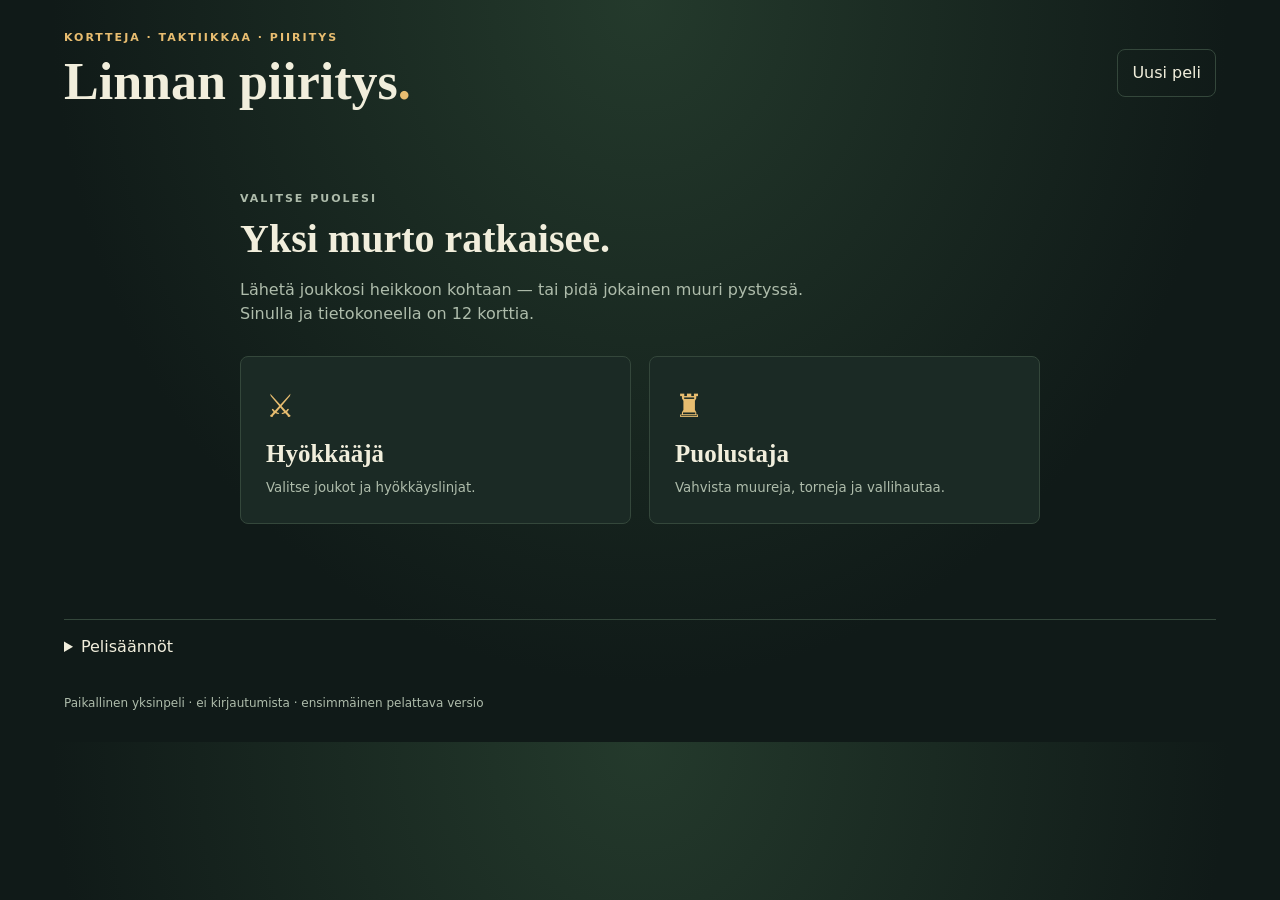
==== castle-siege/index.html @ 4e269428 "Require explicit tower targeting before siege combat" ====
<!doctype html>
<html lang="fi"><head><meta charset="utf-8"><meta name="viewport" content="width=device-width,initial-scale=1"><meta name="theme-color" content="#172723"><title>Linnan piiritys</title><link rel="stylesheet" href="style.css"><script defer src="engine.js"></script><script defer src="game.js"></script></head>
<body><main>
<header><div><p class="eyebrow">KORTTEJA · TAKTIIKKAA · PIIRITYS</p><h1>Linnan piiritys<span>.</span></h1></div><button id="new-game" class="quiet">Uusi peli</button></header>
<section id="start" class="welcome"><p class="eyebrow">VALITSE PUOLESI</p><h2>Yksi murto ratkaisee.</h2><p>Lähetä joukkosi heikkoon kohtaan — tai pidä jokainen muuri pystyssä. Sinulla ja tietokoneella on 12 korttia.</p><div class="roles"><button data-role="attack"><span>⚔</span><strong>Hyökkääjä</strong><small>Valitse joukot ja hyökkäyslinjat.</small></button><button data-role="defend"><span>♜</span><strong>Puolustaja</strong><small>Vahvista muureja, torneja ja vallihautaa.</small></button></div></section>
<section id="game" hidden>
<div class="status"><span id="role-label"></span><strong id="round"></strong><span id="counts"></span></div>
<div class="turn-flow" aria-label="Vuoron vaiheet"><span id="step-attack">1 · Hyökkääjä</span><span id="step-defend">2 · Puolustaja</span><span id="step-battle">3 · Taistelu</span></div><div id="incoming" aria-live="polite"></div>
<div id="result" role="status" hidden></div>
<div class="layout"><section class="field"><div class="field-head"><h2>Piirityskenttä</h2><span>Pohjoinen ↑</span></div><div class="board-wrap"><div id="board" aria-label="Linna ja hyökkäyslinjat"></div><svg id="orders-overlay" viewBox="0 0 900 900" aria-hidden="true"></svg></div><div id="defense-summary" aria-live="polite"></div><div class="legend"><span>♜ Kulmatorni</span><span>▥ Portti</span><span class="water">≈ Vallihauta</span><span class="troop">● Joukot</span></div><p class="hint">Valitse linja nuolesta tai muurista. Portti: etelä 3.</p></section>
<aside><p class="eyebrow" id="phase"></p><h2 id="selection"></h2><p id="target-info"></p><div class="target-controls"><label>Suunta<select id="side"><option value="N">Pohjoinen</option><option value="E">Itä</option><option value="S" selected>Etelä</option><option value="W">Länsi</option></select></label><label>Linja<select id="lane"><option>1</option><option>2</option><option selected>3</option><option>4</option><option>5</option></select></label></div><label id="corner-wrap" hidden>Kulmatorni<select id="corner"><option value="0">Luode</option><option value="4">Koillinen</option><option value="20">Lounas</option><option value="24">Kaakko</option></select></label><section id="defense-panel" hidden><h3>Tornien torjuntakohteet</h3><p class="hint">Yksi hyökkääjä / torni / vuoro. Valikossa vain näkyvissä olevat kohteet.</p><div id="assignments"></div></section><div id="hand" aria-label="Korttikätesi"></div><p id="help" aria-live="polite"></p><button id="play" class="primary">Pelaa kortti</button><button id="fallback" class="quiet" hidden>Käytä kortti: hätälinnoitus +1</button><button id="ai-response" class="primary" hidden>Näytä puolustajan vastaus</button><button id="confirm-defense" class="primary" hidden>Vahvista torjunta ja päätä puolustusvuoro</button><button id="resolve" class="primary" hidden>Ratkaise taisteluvaihe</button><div id="troops"></div></aside></div>
<details open class="journal"><summary>Taisteluloki</summary><ol id="log" aria-live="polite"></ol></details>
</section>
<details class="rules"><summary>Pelisäännöt</summary><div><p><strong>Voitto:</strong> hyökkääjä voittaa heti, kun yhden muurin tai portin kestävyys laskee nollaan. Puolustaja voittaa torjuttuaan kaikki joukot molempien pakkojen loputtua.</p><p><strong>Vuoro:</strong> hyökkääjä aloittaa aina ja ilmoittaa hyökkäyksen kortilla. Joukot eivät vielä liiku tai hyökkää. Puolustaja pelaa kortin ja valitsee jokaiselle tornille yhden hyökkääjän tai jättää tornin odottamaan. Vasta puolustusvuoron vahvistamisen jälkeen ratkaistaan taistelu: tornit ampuvat valittuja kohteita, joukot liikkuvat ja muurille saapuneet iskevät. Myös saapuva hyökkääjä voidaan valita torjuntakohteeksi. Käteen nostetaan uusi kortti. Kummallakin on 12 korttia ja kolmen kortin käsi.</p><p><strong>Linna:</strong> 5 × 5 perusmuuri. Tässä ensimmäisessä versiossa kaikissa neljässä kulmassa on aloitustorni. Torni näkee neljä linjaa kummaltakin viereiseltä sivulta eli yhteensä kahdeksan. Kantama päättyy ennen toisen kulmatornin suoraa linjaa: luode näkee pohjoinen 1–4 ja länsi 1–4. Yksi torni ampuu vain yhtä valittua hyökkääjää vuorossa eikä vaihda kohdetta automaattisesti. Useampi torni voi keskittää tulensa samaan hyökkääjään.</p><p><strong>Portti:</strong> etelä 3, alussa 12 kestävyyttä; muureilla 16. Porttilinjalle ei voi rakentaa vallihautaa. Kulmamuuri jakaa kestävyyden kahden hyökkäyssuunnan kesken.</p><p><strong>Vallihauta:</strong> joukko odottaa yhden ylimääräisen vuoron ennen ensimmäistä muuri-iskua. Jo muurilla olevaa joukkoa ei siirretä taaksepäin. Tornit ampuvat odottavaa joukkoa normaalisti.</p><p><strong>Korttien jälkeen:</strong> valitse tornien kohteet uudelleen joka vuoro ja jatka taisteluvaiheita, kunnes muuri murtuu tai hyökkääjät on tuhottu. Kortteja ei enää nosteta. Hätälinnoitus kuluttaa puolustajan valitun kortin ja vahvistaa valittua muuria yhdellä pisteellä.</p></div></details>
<footer>Paikallinen yksinpeli · ei kirjautumista · ensimmäinen pelattava versio</footer>
</main></body></html>
---- castle-siege/style.css ----
:root{color-scheme:dark;--bg:#101a18;--panel:#1b2a25;--line:#34473b;--ink:#f1eedc;--dim:#aebcab;--gold:#e8bd70;--water:#78c6cf;--enemy:#f19a7b}*{box-sizing:border-box}body{margin:0;background:radial-gradient(ellipse at top,#243a2c,var(--bg) 65%);color:var(--ink);font:16px/1.5 system-ui,sans-serif}main{max-width:1200px;margin:auto;padding:30px 24px}header{display:flex;justify-content:space-between;align-items:center;gap:15px;margin-bottom:28px}h1{font:700 clamp(30px,5vw,52px)/1.1 Georgia,serif;margin:6px 0}h1 span{color:var(--gold)}h2{font:600 24px Georgia,serif;margin:8px 0 15px}.eyebrow{font-size:11px;letter-spacing:2px;color:var(--gold);font-weight:700;margin:0}button,select{font:inherit;color:inherit}button{cursor:pointer;border:1px solid var(--line);background:var(--panel);border-radius:8px;padding:11px 14px;transition:background .15s,transform .15s}button:hover:not(:disabled){background:#344936}button:focus-visible,select:focus-visible{outline:3px solid var(--gold);outline-offset:3px}button:disabled{cursor:default;opacity:.45}button.primary{background:var(--gold);color:#201e13;font-weight:700;border-color:var(--gold)}button.primary:hover:not(:disabled){background:#f4d299}.quiet{background:transparent}.welcome{max-width:800px;margin:40px auto 60px;padding:35px 0}.welcome h2{font-size:40px}.welcome p{color:var(--dim);max-width:620px}.roles{display:grid;grid-template-columns:1fr 1fr;gap:18px;margin-top:30px}.roles button{text-align:left;padding:25px;display:grid;gap:10px}.roles span{font-size:32px;color:var(--gold)}.roles strong{font:600 25px Georgia,serif}.roles small{color:var(--dim)}.status{display:flex;gap:20px;flex-wrap:wrap;justify-content:space-between;padding:15px 0;border-top:1px solid var(--line);border-bottom:1px solid var(--line);margin-bottom:24px}.status span{color:var(--dim)}.layout{display:grid;grid-template-columns:minmax(0,1.5fr) minmax(285px,1fr);gap:30px}.field-head{display:flex;align-items:center;justify-content:space-between;gap:12px}.field-head span{font-size:12px;color:var(--dim)}#board{display:grid;grid-template-columns:repeat(9,minmax(0,1fr));gap:4px;width:100%;aspect-ratio:1}.cell{min-width:0;padding:0;border-radius:4px;display:flex;flex-direction:column;align-items:center;justify-content:center;position:relative;font-size:14px;line-height:1.2}.cell small{font-size:10px;margin-top:3px}.cell.wall{background:#63705c;color:#fff6df;border-color:#87917c}.cell.gate{background:#82633a;border-color:#c4a16b}.cell.court{background:#253e2b;border:0}.cell.path{background:#15231f;border-color:#263a30}.cell.moat{background:#245b65;color:#d1f4ee;border-color:#5896a0}.cell.chosen{outline:2px solid var(--gold);outline-offset:-2px}.cell.has-troops:after{content:attr(data-count);position:absolute;top:1px;right:1px;background:var(--enemy);color:#28170f;border-radius:50%;min-width:16px;font-size:11px;line-height:16px}.cell.wall.damaged{background:#815046}.cell.arrow{color:var(--gold)}.cell.empty{border:0;background:none}.legend{display:flex;gap:16px;flex-wrap:wrap;font-size:12px;margin-top:16px;color:var(--dim)}.water{color:var(--water)}.troop{color:var(--enemy)}.hint{font-size:12px;color:var(--dim)}aside{padding:20px;background:var(--panel);border:1px solid var(--line);border-radius:12px;height:fit-content}aside>button{width:100%;margin-top:9px}#target-info,#help{color:var(--dim);font-size:13px;margin:10px 0}label{display:flex;flex-direction:column;font-size:12px;gap:5px;color:var(--dim)}select{background:#12201a;border:1px solid var(--line);padding:8px;border-radius:6px;min-width:0}.target-controls{display:grid;grid-template-columns:1fr 1fr;gap:10px;margin:15px 0}#hand{display:grid;gap:8px;margin-top:16px}.card{text-align:left;width:100%;display:grid;gap:5px}.card small{color:var(--dim);font-size:12px}.card.selected{border-color:var(--gold);box-shadow:inset 3px 0 var(--gold)}#corner-wrap{margin-top:12px}#troops{font-size:12px;color:var(--enemy);margin-top:18px}#result{padding:20px;background:#374d31;border:1px solid var(--gold);border-radius:10px;margin-bottom:20px;font-size:21px;font-family:Georgia,serif}.journal,.rules{border-top:1px solid var(--line);margin-top:25px;padding-top:15px}.journal ol{font-size:13px;color:var(--dim);padding-left:24px;max-height:220px;overflow:auto}.rules p{max-width:900px;color:var(--dim);font-size:14px}summary{cursor:pointer}footer{font-size:12px;color:var(--dim);margin-top:35px}[hidden]{display:none!important}@media(max-width:800px){.layout{grid-template-columns:1fr}main{padding:20px 14px}.field{max-width:580px;width:100%;margin:auto}}@media(max-width:430px){.roles{grid-template-columns:1fr}#board{gap:2px}.cell{font-size:12px}.cell small{font-size:9px}.status{gap:8px;font-size:13px}header .quiet{font-size:12px}.welcome h2{font-size:32px}}@media(prefers-reduced-motion:reduce){*{transition:none!important}}
.turn-flow{display:flex;gap:8px;flex-wrap:wrap;margin:12px 0}.turn-flow span{padding:8px 12px;border:1px solid var(--line);border-radius:6px;color:var(--dim);font-size:13px}.turn-flow .current{background:var(--gold);color:#201e13}#incoming{padding:13px 16px;border-left:3px solid var(--enemy);background:#2d2922;margin:15px 0 22px;font-size:14px}.board-wrap{position:relative}#orders-overlay{position:absolute;inset:0;width:100%;height:100%;pointer-events:none}#defense-summary{display:grid;gap:6px;margin-top:14px;font-size:12px;color:var(--dim)}.order-key,.tower-order{border-left:3px solid;padding-left:9px}.tower-order{margin:10px 0;min-width:0}.tower-order select{width:100%}#defense-panel h3{font-size:16px;margin-bottom:6px}.cell.incoming-lane{box-shadow:inset 0 0 0 2px var(--enemy)}.cell.has-troops:after{border-radius:4px;max-width:100%;overflow:hidden;font-size:10px}.cell small{position:relative;z-index:1}
#board{grid-template-rows:repeat(9,minmax(0,1fr))}.tower-order small{font-size:11px}
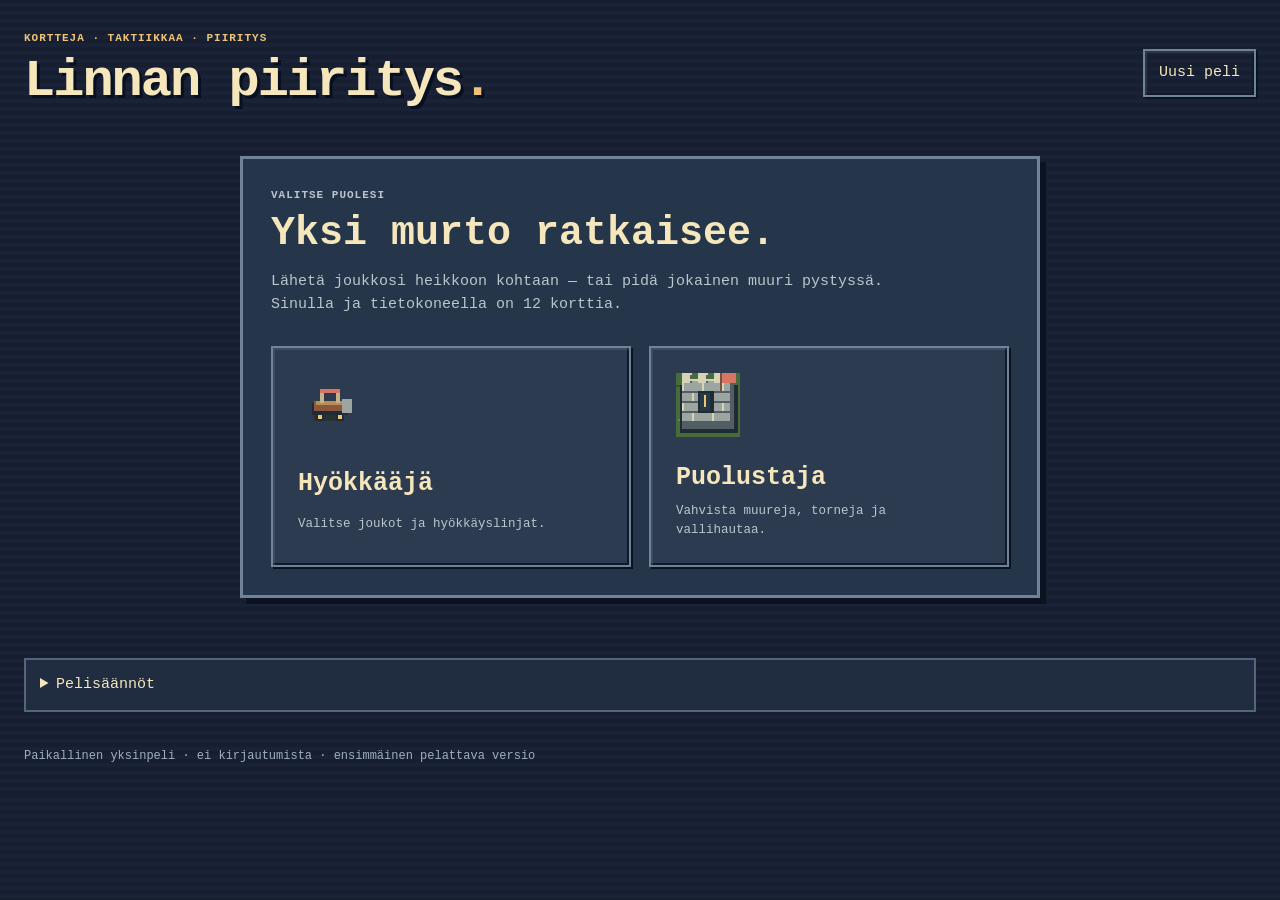
==== commit 362defd7: "Add 16-bit pixel art and live tile inspection console" ====
--- a/castle-siege/index.html
+++ b/castle-siege/index.html
@@ -1,16 +1,16 @@
 <!doctype html>
-<html lang="fi"><head><meta charset="utf-8"><meta name="viewport" content="width=device-width,initial-scale=1"><meta name="theme-color" content="#172723"><title>Linnan piiritys</title><link rel="stylesheet" href="style.css"><script defer src="engine.js"></script><script defer src="game.js"></script></head>
+<html lang="fi"><head><meta charset="utf-8"><meta name="viewport" content="width=device-width,initial-scale=1"><meta name="theme-color" content="#172723"><title>Linnan piiritys</title><link rel="stylesheet" href="style.css"><script defer src="engine.js"></script><script defer src="pixel.js"></script><script defer src="game.js"></script></head>
 <body><main>
 <header><div><p class="eyebrow">KORTTEJA · TAKTIIKKAA · PIIRITYS</p><h1>Linnan piiritys<span>.</span></h1></div><button id="new-game" class="quiet">Uusi peli</button></header>
 <section id="start" class="welcome"><p class="eyebrow">VALITSE PUOLESI</p><h2>Yksi murto ratkaisee.</h2><p>Lähetä joukkosi heikkoon kohtaan — tai pidä jokainen muuri pystyssä. Sinulla ja tietokoneella on 12 korttia.</p><div class="roles"><button data-role="attack"><span>⚔</span><strong>Hyökkääjä</strong><small>Valitse joukot ja hyökkäyslinjat.</small></button><button data-role="defend"><span>♜</span><strong>Puolustaja</strong><small>Vahvista muureja, torneja ja vallihautaa.</small></button></div></section>
 <section id="game" hidden>
 <div class="status"><span id="role-label"></span><strong id="round"></strong><span id="counts"></span></div>
-<div class="turn-flow" aria-label="Vuoron vaiheet"><span id="step-attack">1 · Hyökkääjä</span><span id="step-defend">2 · Puolustaja</span><span id="step-battle">3 · Taistelu</span></div><div id="incoming" aria-live="polite"></div>
+<div class="turn-flow" aria-label="Vuoron vaiheet"><span id="step-attack">1 · Hyökkääjän 3 korttia</span><span id="step-aim">2 · Torjuntavalinnat</span><span id="step-battle">3 · Taistelu</span><span id="step-defend">4 · Puolustajan 3 korttia</span></div><div id="incoming" aria-live="polite"></div>
 <div id="result" role="status" hidden></div>
-<div class="layout"><section class="field"><div class="field-head"><h2>Piirityskenttä</h2><span>Pohjoinen ↑</span></div><div class="board-wrap"><div id="board" aria-label="Linna ja hyökkäyslinjat"></div><svg id="orders-overlay" viewBox="0 0 900 900" aria-hidden="true"></svg></div><div id="defense-summary" aria-live="polite"></div><div class="legend"><span>♜ Kulmatorni</span><span>▥ Portti</span><span class="water">≈ Vallihauta</span><span class="troop">● Joukot</span></div><p class="hint">Valitse linja nuolesta tai muurista. Portti: etelä 3.</p></section>
-<aside><p class="eyebrow" id="phase"></p><h2 id="selection"></h2><p id="target-info"></p><div class="target-controls"><label>Suunta<select id="side"><option value="N">Pohjoinen</option><option value="E">Itä</option><option value="S" selected>Etelä</option><option value="W">Länsi</option></select></label><label>Linja<select id="lane"><option>1</option><option>2</option><option selected>3</option><option>4</option><option>5</option></select></label></div><label id="corner-wrap" hidden>Kulmatorni<select id="corner"><option value="0">Luode</option><option value="4">Koillinen</option><option value="20">Lounas</option><option value="24">Kaakko</option></select></label><section id="defense-panel" hidden><h3>Tornien torjuntakohteet</h3><p class="hint">Yksi hyökkääjä / torni / vuoro. Valikossa vain näkyvissä olevat kohteet.</p><div id="assignments"></div></section><div id="hand" aria-label="Korttikätesi"></div><p id="help" aria-live="polite"></p><button id="play" class="primary">Pelaa kortti</button><button id="fallback" class="quiet" hidden>Käytä kortti: hätälinnoitus +1</button><button id="ai-response" class="primary" hidden>Näytä puolustajan vastaus</button><button id="confirm-defense" class="primary" hidden>Vahvista torjunta ja päätä puolustusvuoro</button><button id="resolve" class="primary" hidden>Ratkaise taisteluvaihe</button><div id="troops"></div></aside></div>
+<div class="layout"><section class="field"><div class="field-head"><h2>Piirityskenttä</h2><span>Pohjoinen ↑</span></div><div class="coordinate-map"><div class="axis-origin" aria-label="X kasvaa oikealle, Y kasvaa alas">X→<br>Y↓</div><div id="x-axis" aria-label="X-akseli"></div><div id="y-axis" aria-label="Y-akseli"></div><div class="board-wrap"><div id="board" aria-label="Linna ja hyökkäyslinjat"></div><svg id="orders-overlay" viewBox="0 0 1100 1100" aria-hidden="true"></svg></div></div><p class="hint axis-caption">X: vasemmalta oikealle · Y: ylhäältä alas · ruudut 1–11</p><p id="sight-info" class="hint"></p><div id="defense-summary" aria-live="polite"></div><div class="legend"><span>♜ Kulmatorni</span><span>▥ Portti</span><span class="water">≈ Vallihauta</span><span class="troop">● Joukot</span></div><p class="hint">Valitse linja nuolesta tai muurista. Portti: etelä 3.</p></section>
+<aside><section class="inspector" aria-label="Aktiivisen ruudun lähikuva"><div class="inspector-bar"><span>RUUTUKONSOLI</span><span>16-BIT</span></div><h2 id="inspect-title"></h2><canvas id="tile-scene" width="288" height="192" role="img"></canvas><p class="scene-caption">Kultainen kehys = aktiivinen ruutu</p><div id="inspect-stats" aria-live="polite"></div><div id="inspect-units"></div><p id="inspect-neighbors" class="hint"></p></section><p class="eyebrow" id="phase"></p><h2 id="selection"></h2><p id="target-info"></p><div class="target-controls"><label>Suunta<select id="side"><option value="N">Pohjoinen</option><option value="E">Itä</option><option value="S" selected>Etelä</option><option value="W">Länsi</option></select></label><label>Linja<select id="lane"><option>1</option><option>2</option><option selected>3</option><option>4</option><option>5</option></select></label></div><label id="corner-wrap" hidden>Kulmatorni<select id="corner"><option value="0">Luode</option><option value="4">Koillinen</option><option value="20">Lounas</option><option value="24">Kaakko</option></select></label><section id="defense-panel" hidden><h3>Tornien torjuntakohteet</h3><p class="hint">Yksi hyökkääjä / torni / vuoro. Valikossa vain näkyvissä olevat kohteet.</p><div id="assignments"></div></section><div id="hand" aria-label="Korttikätesi"></div><p id="help" aria-live="polite"></p><button id="play" class="primary">Pelaa kortti</button><button id="fallback" class="quiet" hidden>Käytä kortti: hätälinnoitus +1</button><button id="ai-response" class="primary" hidden>Näytä puolustajan vastaus</button><button id="confirm-defense" class="primary" hidden>Vahvista torjunta ja päätä puolustusvuoro</button><button id="resolve" class="primary" hidden>Ratkaise taisteluvaihe</button><div id="troops"></div></aside></div>
 <details open class="journal"><summary>Taisteluloki</summary><ol id="log" aria-live="polite"></ol></details>
 </section>
-<details class="rules"><summary>Pelisäännöt</summary><div><p><strong>Voitto:</strong> hyökkääjä voittaa heti, kun yhden muurin tai portin kestävyys laskee nollaan. Puolustaja voittaa torjuttuaan kaikki joukot molempien pakkojen loputtua.</p><p><strong>Vuoro:</strong> hyökkääjä aloittaa aina ja ilmoittaa hyökkäyksen kortilla. Joukot eivät vielä liiku tai hyökkää. Puolustaja pelaa kortin ja valitsee jokaiselle tornille yhden hyökkääjän tai jättää tornin odottamaan. Vasta puolustusvuoron vahvistamisen jälkeen ratkaistaan taistelu: tornit ampuvat valittuja kohteita, joukot liikkuvat ja muurille saapuneet iskevät. Myös saapuva hyökkääjä voidaan valita torjuntakohteeksi. Käteen nostetaan uusi kortti. Kummallakin on 12 korttia ja kolmen kortin käsi.</p><p><strong>Linna:</strong> 5 × 5 perusmuuri. Tässä ensimmäisessä versiossa kaikissa neljässä kulmassa on aloitustorni. Torni näkee neljä linjaa kummaltakin viereiseltä sivulta eli yhteensä kahdeksan. Kantama päättyy ennen toisen kulmatornin suoraa linjaa: luode näkee pohjoinen 1–4 ja länsi 1–4. Yksi torni ampuu vain yhtä valittua hyökkääjää vuorossa eikä vaihda kohdetta automaattisesti. Useampi torni voi keskittää tulensa samaan hyökkääjään.</p><p><strong>Portti:</strong> etelä 3, alussa 12 kestävyyttä; muureilla 16. Porttilinjalle ei voi rakentaa vallihautaa. Kulmamuuri jakaa kestävyyden kahden hyökkäyssuunnan kesken.</p><p><strong>Vallihauta:</strong> joukko odottaa yhden ylimääräisen vuoron ennen ensimmäistä muuri-iskua. Jo muurilla olevaa joukkoa ei siirretä taaksepäin. Tornit ampuvat odottavaa joukkoa normaalisti.</p><p><strong>Korttien jälkeen:</strong> valitse tornien kohteet uudelleen joka vuoro ja jatka taisteluvaiheita, kunnes muuri murtuu tai hyökkääjät on tuhottu. Kortteja ei enää nosteta. Hätälinnoitus kuluttaa puolustajan valitun kortin ja vahvistaa valittua muuria yhdellä pisteellä.</p></div></details>
+<details class="rules"><summary>Pelisäännöt</summary><div><p><strong>Voitto:</strong> hyökkääjä voittaa heti, kun tavallisen muurin tai portin kestävyys laskee nollaan. Kulmatornin tuhoutuminen poistaa tornin käytöstä, mutta ei tuo voittoa. Puolustaja voittaa, kun pakat on käytetty eikä aktiivisia hyökkäyksiä ole jäljellä. Tuhotun tornin joukot jäävät raunioille eivätkä vaihda linjaa. Ne eivät enää estä puolustajan voittoa.</p><p><strong>Kierros:</strong> hyökkääjä aloittaa ja pelaa kaikki kolme kätensä korttia, jokaiselle oman linjan valiten. Joukot eivät vielä liiku. Puolustaja valitsee torneille kohteet ja vahvistaa torjunnan. Taisteluvaiheessa tornit ampuvat kerran, eloon jääneet joukot etenevät linjan päähän muurin edustalle ja iskevät. Vasta tämän jälkeen puolustaja pelaa kaikki kolme korttiaan. Molemmat nostavat kolme uutta korttia seuraavalle kierrokselle. Kummallakin on yhteensä 12 korttia.</p><p><strong>Linna:</strong> 5 × 5 perusmuuri. Tässä ensimmäisessä versiossa kaikissa neljässä kulmassa on aloitustorni. Torni näkee neljä linjaa kummaltakin viereiseltä sivulta eli yhteensä kahdeksan. Kantama päättyy ennen toisen kulmatornin suoraa linjaa: luode näkee pohjoinen 1–4 ja länsi 1–4. Yksi torni ampuu vain yhtä valittua hyökkääjää vuorossa eikä vaihda kohdetta automaattisesti. Useampi torni voi keskittää tulensa samaan hyökkääjään.</p><p><strong>Portti:</strong> etelä 3, alussa 12 kestävyyttä; muureilla 16. Porttilinjalle ei voi rakentaa vallihautaa. Kulmamuuri jakaa kestävyyden kahden hyökkäyssuunnan kesken.</p><p><strong>Joukot ja vallihauta:</strong> jokaisella linjalla on kolme ulkopuolista ruutua. Elossa oleva joukko jää muurin viereiseen ruutuun ja iskee seuraavillakin kierroksilla, kunnes se tuhoutuu. Yhden ruudun levyinen vallihauta on valmiina muurin ja tornien edessä, paitsi portin kulkutiellä. Laajennuskortti lisää valitulle linjalle toisen vesiruudun ulospäin. Linjaa voi laajentaa vain kerran. Saapuva joukko pysähtyy veteen yhdeksi kierrokseksi eikä vielä vahingoita muuria. Jokainen vesiruutu pysäyttää yhdeksi taisteluksi: perusvallihauta viivästyttää iskua kerran ja laajennettu kahdesti. Jo ohitettuun ruutuun tehty laajennus ei siirrä joukkoa takaisin.</p><p><strong>Korttien jälkeen:</strong> valitse tornien kohteet uudelleen joka vuoro ja jatka taisteluvaiheita, kunnes muuri murtuu tai hyökkääjät on tuhottu. Kortteja ei enää nosteta. Hätälinnoitus kuluttaa puolustajan valitun kortin ja vahvistaa valittua muuria yhdellä pisteellä.</p></div></details>
 <footer>Paikallinen yksinpeli · ei kirjautumista · ensimmäinen pelattava versio</footer>
 </main></body></html>
--- a/castle-siege/style.css
+++ b/castle-siege/style.css
@@ -1,3 +1,10 @@
 :root{color-scheme:dark;--bg:#101a18;--panel:#1b2a25;--line:#34473b;--ink:#f1eedc;--dim:#aebcab;--gold:#e8bd70;--water:#78c6cf;--enemy:#f19a7b}*{box-sizing:border-box}body{margin:0;background:radial-gradient(ellipse at top,#243a2c,var(--bg) 65%);color:var(--ink);font:16px/1.5 system-ui,sans-serif}main{max-width:1200px;margin:auto;padding:30px 24px}header{display:flex;justify-content:space-between;align-items:center;gap:15px;margin-bottom:28px}h1{font:700 clamp(30px,5vw,52px)/1.1 Georgia,serif;margin:6px 0}h1 span{color:var(--gold)}h2{font:600 24px Georgia,serif;margin:8px 0 15px}.eyebrow{font-size:11px;letter-spacing:2px;color:var(--gold);font-weight:700;margin:0}button,select{font:inherit;color:inherit}button{cursor:pointer;border:1px solid var(--line);background:var(--panel);border-radius:8px;padding:11px 14px;transition:background .15s,transform .15s}button:hover:not(:disabled){background:#344936}button:focus-visible,select:focus-visible{outline:3px solid var(--gold);outline-offset:3px}button:disabled{cursor:default;opacity:.45}button.primary{background:var(--gold);color:#201e13;font-weight:700;border-color:var(--gold)}button.primary:hover:not(:disabled){background:#f4d299}.quiet{background:transparent}.welcome{max-width:800px;margin:40px auto 60px;padding:35px 0}.welcome h2{font-size:40px}.welcome p{color:var(--dim);max-width:620px}.roles{display:grid;grid-template-columns:1fr 1fr;gap:18px;margin-top:30px}.roles button{text-align:left;padding:25px;display:grid;gap:10px}.roles span{font-size:32px;color:var(--gold)}.roles strong{font:600 25px Georgia,serif}.roles small{color:var(--dim)}.status{display:flex;gap:20px;flex-wrap:wrap;justify-content:space-between;padding:15px 0;border-top:1px solid var(--line);border-bottom:1px solid var(--line);margin-bottom:24px}.status span{color:var(--dim)}.layout{display:grid;grid-template-columns:minmax(0,1.5fr) minmax(285px,1fr);gap:30px}.field-head{display:flex;align-items:center;justify-content:space-between;gap:12px}.field-head span{font-size:12px;color:var(--dim)}#board{display:grid;grid-template-columns:repeat(9,minmax(0,1fr));gap:4px;width:100%;aspect-ratio:1}.cell{min-width:0;padding:0;border-radius:4px;display:flex;flex-direction:column;align-items:center;justify-content:center;position:relative;font-size:14px;line-height:1.2}.cell small{font-size:10px;margin-top:3px}.cell.wall{background:#63705c;color:#fff6df;border-color:#87917c}.cell.gate{background:#82633a;border-color:#c4a16b}.cell.court{background:#253e2b;border:0}.cell.path{background:#15231f;border-color:#263a30}.cell.moat{background:#245b65;color:#d1f4ee;border-color:#5896a0}.cell.chosen{outline:2px solid var(--gold);outline-offset:-2px}.cell.has-troops:after{content:attr(data-count);position:absolute;top:1px;right:1px;background:var(--enemy);color:#28170f;border-radius:50%;min-width:16px;font-size:11px;line-height:16px}.cell.wall.damaged{background:#815046}.cell.arrow{color:var(--gold)}.cell.empty{border:0;background:none}.legend{display:flex;gap:16px;flex-wrap:wrap;font-size:12px;margin-top:16px;color:var(--dim)}.water{color:var(--water)}.troop{color:var(--enemy)}.hint{font-size:12px;color:var(--dim)}aside{padding:20px;background:var(--panel);border:1px solid var(--line);border-radius:12px;height:fit-content}aside>button{width:100%;margin-top:9px}#target-info,#help{color:var(--dim);font-size:13px;margin:10px 0}label{display:flex;flex-direction:column;font-size:12px;gap:5px;color:var(--dim)}select{background:#12201a;border:1px solid var(--line);padding:8px;border-radius:6px;min-width:0}.target-controls{display:grid;grid-template-columns:1fr 1fr;gap:10px;margin:15px 0}#hand{display:grid;gap:8px;margin-top:16px}.card{text-align:left;width:100%;display:grid;gap:5px}.card small{color:var(--dim);font-size:12px}.card.selected{border-color:var(--gold);box-shadow:inset 3px 0 var(--gold)}#corner-wrap{margin-top:12px}#troops{font-size:12px;color:var(--enemy);margin-top:18px}#result{padding:20px;background:#374d31;border:1px solid var(--gold);border-radius:10px;margin-bottom:20px;font-size:21px;font-family:Georgia,serif}.journal,.rules{border-top:1px solid var(--line);margin-top:25px;padding-top:15px}.journal ol{font-size:13px;color:var(--dim);padding-left:24px;max-height:220px;overflow:auto}.rules p{max-width:900px;color:var(--dim);font-size:14px}summary{cursor:pointer}footer{font-size:12px;color:var(--dim);margin-top:35px}[hidden]{display:none!important}@media(max-width:800px){.layout{grid-template-columns:1fr}main{padding:20px 14px}.field{max-width:580px;width:100%;margin:auto}}@media(max-width:430px){.roles{grid-template-columns:1fr}#board{gap:2px}.cell{font-size:12px}.cell small{font-size:9px}.status{gap:8px;font-size:13px}header .quiet{font-size:12px}.welcome h2{font-size:32px}}@media(prefers-reduced-motion:reduce){*{transition:none!important}}
 .turn-flow{display:flex;gap:8px;flex-wrap:wrap;margin:12px 0}.turn-flow span{padding:8px 12px;border:1px solid var(--line);border-radius:6px;color:var(--dim);font-size:13px}.turn-flow .current{background:var(--gold);color:#201e13}#incoming{padding:13px 16px;border-left:3px solid var(--enemy);background:#2d2922;margin:15px 0 22px;font-size:14px}.board-wrap{position:relative}#orders-overlay{position:absolute;inset:0;width:100%;height:100%;pointer-events:none}#defense-summary{display:grid;gap:6px;margin-top:14px;font-size:12px;color:var(--dim)}.order-key,.tower-order{border-left:3px solid;padding-left:9px}.tower-order{margin:10px 0;min-width:0}.tower-order select{width:100%}#defense-panel h3{font-size:16px;margin-bottom:6px}.cell.incoming-lane{box-shadow:inset 0 0 0 2px var(--enemy)}.cell.has-troops:after{border-radius:4px;max-width:100%;overflow:hidden;font-size:10px}.cell small{position:relative;z-index:1}
 #board{grid-template-rows:repeat(9,minmax(0,1fr))}.tower-order small{font-size:11px}
+#board{grid-template-columns:repeat(11,minmax(0,1fr));grid-template-rows:repeat(11,minmax(0,1fr))}.cell.reachable{background:#355f58;outline:1px solid #80d5e5;outline-offset:-2px}.cell.selected-tower{outline:3px solid #80d5e5;outline-offset:-3px}.cell.occupied{color:#ffe3d7;background:#6d4030;font-size:11px;z-index:1}.cell.occupied small{font-size:11px;color:#fff}.cell.occupied.moat{background:#245b65}.troop-row{width:100%;display:block;text-align:left;font-size:12px;margin-top:7px;padding:9px}.troop-row:hover{border-color:var(--gold)}#sight-info{min-height:2.5em}@media(max-width:430px){.cell.occupied,.cell.occupied small{font-size:9px}.cell{font-size:11px}.cell small{font-size:8px}}
+.coordinate-map{display:grid;grid-template-columns:24px minmax(0,1fr);grid-template-rows:24px auto;gap:4px}.axis-origin{font-size:9px;line-height:11px;color:var(--gold)}#x-axis{display:grid;grid-template-columns:repeat(11,minmax(0,1fr));gap:4px;align-items:center}#y-axis{display:grid;grid-template-rows:repeat(11,minmax(0,1fr));gap:4px;align-items:center}#x-axis span,#y-axis span{text-align:center;font-size:11px;color:var(--gold);font-variant-numeric:tabular-nums}.coordinate-map .board-wrap{min-width:0}.axis-caption{margin-top:8px}@media(max-width:430px){.coordinate-map{grid-template-columns:18px minmax(0,1fr);gap:2px}#x-axis,#y-axis{gap:2px}}
+/* 16-bit palette and pixel surfaces */
+:root{--bg:#171e30;--panel:#28364b;--line:#60718a;--ink:#f5e6bc;--dim:#bac6cc;--gold:#efc478;--water:#7bd3df;--enemy:#ffaf8b}
+body{background:repeating-linear-gradient(0deg,#171e30 0 4px,#192236 4px 8px);font-family:'Courier New',monospace;font-size:15px}
+main{max-width:1400px}h1,h2,h3,.roles strong,.welcome h2,#result{font-family:'Courier New',monospace;font-weight:700}h1{letter-spacing:-2px;text-shadow:3px 3px #080f20}h2{font-size:21px}button,select,aside,.card,.roles button,.turn-flow span,#result{border-radius:0!important}button{border:2px solid #718398;box-shadow:inset 2px 2px #ffffff18,inset -2px -2px #101a2c,2px 2px #0b1220;transition:none}button:hover:not(:disabled){background:#3f5168}button.primary{border-color:#ffe5a2;background:#c99a50;color:#171e30;box-shadow:inset -3px -3px #8c633d,inset 2px 2px #ffe5a2,3px 3px #0b1220}button:focus-visible{outline:3px solid #fff0b7;outline-offset:2px}.status{background:#233045;padding:15px;border:2px solid #718398;box-shadow:3px 3px #0b1220}.turn-flow .current{background:#c99a50;color:#151d2c}#incoming{background:#3a3442;border-left:4px solid var(--gold)}.layout{grid-template-columns:minmax(0,1.4fr) minmax(340px,1fr);gap:25px}aside{border:3px solid #718398;box-shadow:inset 0 0 0 2px #121e30,5px 5px #0b1220;padding:17px}.field-head{padding:5px 0}.coordinate-map{background:#101829;border:3px solid #718398;padding:7px;box-shadow:4px 4px #0b1220}.board-wrap{background:#293d32}#board{gap:1px}.cell{border:0!important;border-radius:0!important;box-shadow:none!important;overflow:hidden;isolation:isolate;padding:0!important;background:#476b3a!important}.pixel-tile{width:100%;height:100%;position:absolute;inset:0;image-rendering:pixelated;z-index:-1}.tile-caption{position:absolute;inset:auto 0 0;display:flex;flex-wrap:wrap;justify-content:center;align-items:center;gap:1px;max-height:100%;color:#fff3ca;font-size:11px;text-shadow:1px 1px #000,-1px -1px #000;pointer-events:none}.tile-caption small{margin:0;background:#101829cf;padding:1px 2px;font-size:10px}.cell.wall .tile-caption>span{display:none}.cell.court .tile-caption,.cell.empty .tile-caption{display:none}.cell.moat:not(.occupied) .tile-caption{color:#cefaff}.cell.active-cell:after{content:'';position:absolute;inset:1px;border:3px solid #ffe19b;pointer-events:none}.cell.reachable:before{content:'';position:absolute;inset:0;background:#6be3d62b;border:1px solid #8aefdf;pointer-events:none}.cell.incoming-lane{outline:1px solid #f39883;outline-offset:-1px}.cell.selected-tower{outline:3px solid #7bd3df;outline-offset:-3px}.cell.chosen{outline:1px solid #e8c88088;outline-offset:-1px}.cell.occupied .tile-caption{background:#1018299c}.cell.occupied .tile-caption small{font-size:10px}.card{position:relative;min-height:80px;padding-left:58px;background:#34445b}.card-sprite{width:40px;height:40px;image-rendering:pixelated;position:absolute;left:8px;top:15px}.card.selected{border-color:#efc478;background:#4c4b55;box-shadow:inset 3px 0 #efc478}.roles button{background:#2c3b50}.roles canvas{position:static;width:64px;height:64px;image-rendering:pixelated}.inspector{margin:-2px -2px 22px;border:3px solid #8b9bab;background:#182438;box-shadow:3px 3px #0b1220}.inspector-bar{display:flex;justify-content:space-between;background:#52657c;color:#fff0cb;font-size:11px;letter-spacing:1px;padding:6px 9px}.inspector h2{font-size:17px;margin:11px 10px;color:var(--gold)}#tile-scene{width:100%;height:auto;display:block;image-rendering:pixelated;border-top:2px solid #75859b;border-bottom:2px solid #75859b}.scene-caption{font-size:11px;margin:7px 10px;color:var(--dim)}#inspect-stats{display:grid;grid-template-columns:repeat(2,minmax(0,1fr));gap:8px;padding:8px 10px}.inspect-stat{display:flex;flex-direction:column;gap:4px}.inspect-stat span{font-size:11px;color:var(--dim)}.inspect-stat strong{font-size:14px;color:#ffe09b}.inspect-unit{display:flex;gap:10px;align-items:center;margin:9px 10px;padding-top:8px;border-top:1px solid #44566c}.inspect-unit canvas{width:48px;height:44px;image-rendering:pixelated;flex-shrink:0}.inspect-unit>div{flex:1;min-width:0}.inspect-unit strong,.inspect-unit span{display:block;font-size:12px}.inspect-unit span{margin:4px 0;color:#f0dcae}.inspect-unit progress{display:block;width:100%;height:10px;border:0;appearance:none;background:#101829}.inspect-unit progress::-webkit-progress-bar{background:#101829}.inspect-unit progress::-webkit-progress-value{background:#8fc46e}.inspect-unit progress::-moz-progress-bar{background:#8fc46e}#inspect-neighbors,#inspect-units>.hint{margin:9px 10px;font-size:12px}.tower-order{background:#223047;padding:8px}.troop-row{background:#2c3b50}.journal,.rules{background:#202d41;border:2px solid #52657c;padding:14px}footer{color:#9eafbf}.welcome{background:#26364a;border:3px solid #718398;padding:28px;box-shadow:6px 6px #0b1220}.eyebrow{letter-spacing:1px}#x-axis,#y-axis{gap:1px}
+@media(max-width:900px){.layout{grid-template-columns:1fr}.field{max-width:660px}aside{max-width:660px;width:100%;margin:auto}}@media(max-width:430px){main{padding:14px 9px}.coordinate-map{padding:3px;grid-template-columns:16px minmax(0,1fr)}.tile-caption,.tile-caption small,.cell.occupied .tile-caption small{font-size:8px}.tile-caption small{padding:0 1px}.cell.active-cell:after{border-width:2px}aside{padding:11px}.welcome{padding:18px}h1{font-size:30px}.inspector h2{font-size:15px}.turn-flow span{padding:6px;font-size:11px}}
